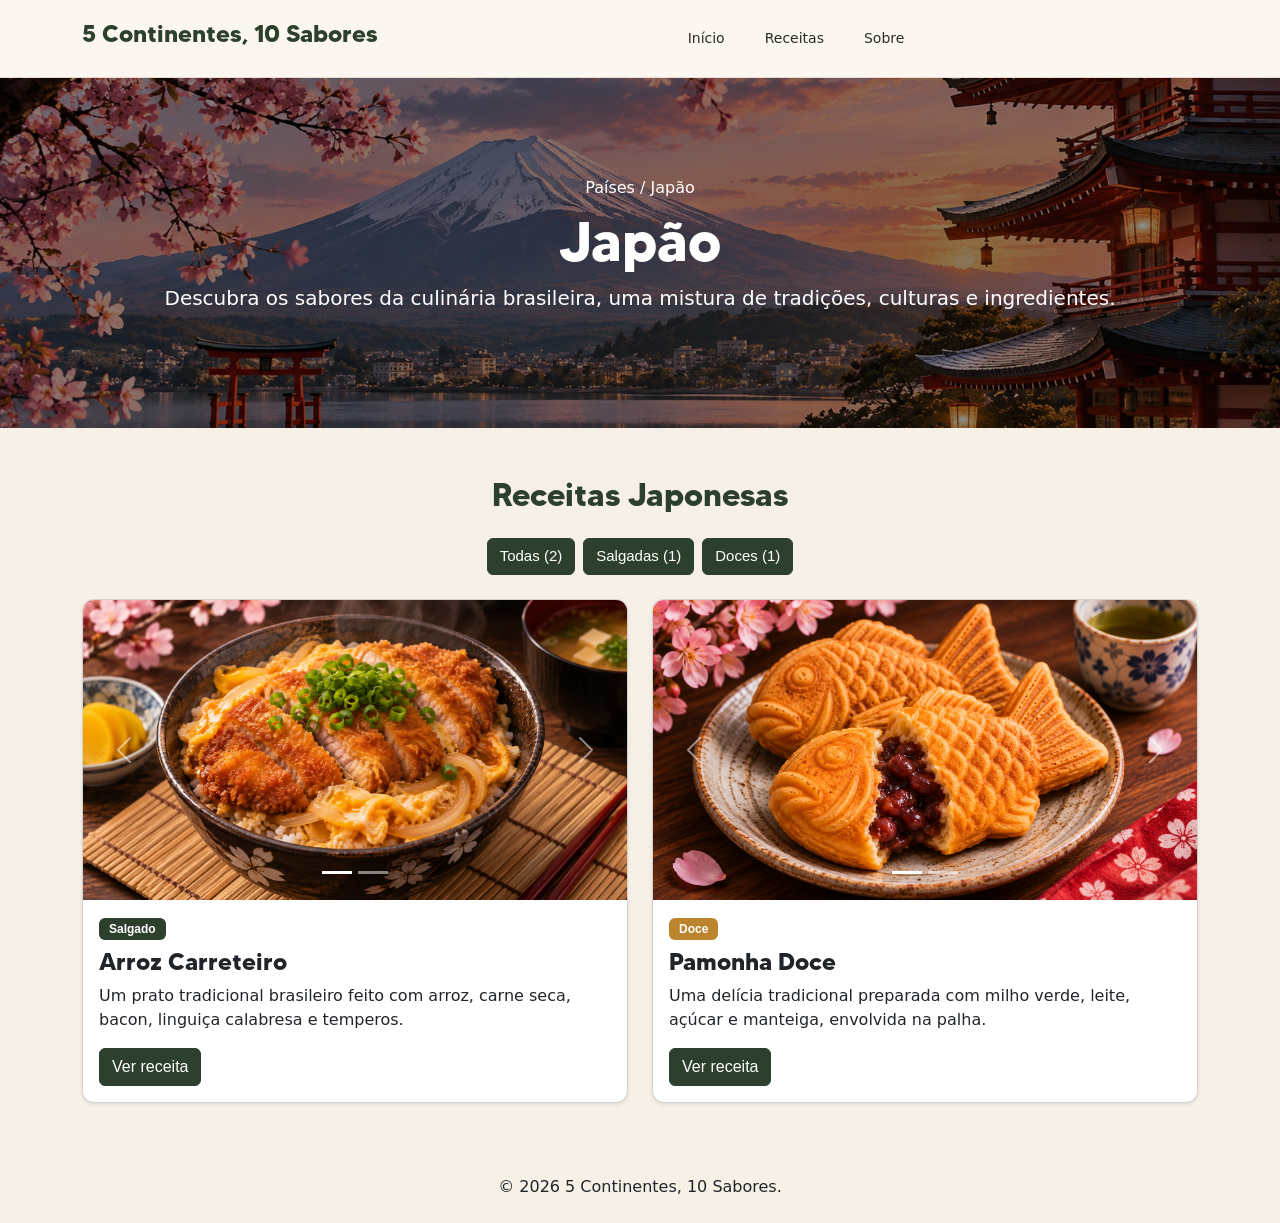
==== index2.html @ dac4d649 "Atualizando projeto" ====
<!DOCTYPE html>
<html lang="pt-BR">

<head>
    <meta charset="UTF-8">
    <meta name="viewport" content="width=device-width, initial-scale=1.0">

    <title>5 Continentes, 10 Sabores</title>

    <!-- Bootstrap 5 -->
    <link href="https://cdn.jsdelivr.net/npm/bootstrap@5.3.3/dist/css/bootstrap.min.css" rel="stylesheet">

    <!-- CSS do projeto -->
    <link rel="stylesheet" href="style2.css">
</head>

<body>


    <!-- CABEÇALHO -->
    <header>
        <nav class="navbar navbar-expand-lg menu-principal">
            <div class="container">

                <!-- LOGO -->
                <a class="navbar-brand marca" href="index.html">
                    <h4 class="marca-titulo" style="font-family: 'Tommy';">5 Continentes, 10 Sabores</h4>
                </a>

                <!-- MENU MOBILE -->
                <button class="navbar-toggler" type="button" data-bs-toggle="collapse" data-bs-target="#menuPrincipal"
                    aria-controls="menuPrincipal" aria-expanded="false" aria-label="Abrir menu">

                    <span class="navbar-toggler-icon"></span>
                </button>

                <!-- LINKS -->
                <div class="collapse navbar-collapse" id="menuPrincipal">

                    <ul class="navbar-nav mx-auto gap-lg-4">
                        <li class="nav-item">
                            <a class="nav-link active" href="index.html">
                                Início
                            </a>
                        </li>
                        <li class="nav-item">
                            <a class="nav-link" href="index2.html">
                                Receitas
                            </a>
                        </li>
                        <li class="nav-item">
                            <a class="nav-link" href="#sobre">
                                Sobre
                            </a>
                        </li>
                    </ul>
                </div>
            </div>
        </nav>
    </header>

    <main id="inicio">

        <!-- APRESENTAÇÃO DO BRASIL -->
        <section id="paises" class="secao-brasil py-5">
            <div class="container text-center">

                <p class="mb-2">Países / Japão</p>

                <h1 class="display-4 fw-bold" style="font-family: 'Tommy';">Japão</h1>

                <p class="lead">
                    Descubra os sabores da culinária brasileira,
                    uma mistura de tradições, culturas e ingredientes.
                </p>

            </div>
        </section>

        <!-- LISTA DE RECEITAS -->
        <section id="brasil" class="py-5">
            <div class="container">

                <h2 class="text-center mb-4 titulo-receitas">
                    Receitas Japonesas
                </h2>

                <!-- FILTROS -->
                <div class="d-flex justify-content-center gap-2 mb-4 flex-wrap">
                    <button class="btn btn-success filtro" data-filtro="todos">
                        Todas (2)
                    </button>

                    <button class="btn btn-outline-success filtro" data-filtro="salgado">
                        Salgadas (1)
                    </button>

                    <button class="btn btn-outline-success filtro" data-filtro="doce">
                        Doces (1)
                    </button>
                </div>

                <div class="row g-4">

                    <!-- ARROZ CARRETEIRO -->
                    <div class="col-12 col-md-6 receita-card" data-tipo="salgado">
                        <article class="card shadow-sm">

                            <!-- CARROSSEL ARROZ CARRETEIRO -->
                            <div id="carouselArroz" class="carousel slide" data-bs-ride="false">

                                <div class="carousel-indicators">
                                    <button type="button" data-bs-target="#carouselArroz" data-bs-slide-to="0"
                                        class="active" aria-current="true" aria-label="Foto 1"></button>

                                    <button type="button" data-bs-target="#carouselArroz" data-bs-slide-to="1"
                                        aria-label="Foto 2"></button>
                                </div>

                                <div class="carousel-inner">

                                    <div class="carousel-item active">
                                        <img src="img/comidas/katsudon1.png" class="d-block w-100"
                                            alt="Primeira foto do Arroz Carreteiro">
                                    </div>

                                    <div class="carousel-item">
                                        <img src="img/comidas/katsudon2.png" class="d-block w-100"
                                            alt="Segunda foto do Arroz Carreteiro">
                                    </div>

                                </div>

                                <button class="carousel-control-prev" type="button" data-bs-target="#carouselArroz"
                                    data-bs-slide="prev">
                                    <span class="carousel-control-prev-icon" aria-hidden="true"></span>
                                    <span class="visually-hidden">Anterior</span>
                                </button>

                                <button class="carousel-control-next" type="button" data-bs-target="#carouselArroz"
                                    data-bs-slide="next">
                                    <span class="carousel-control-next-icon" aria-hidden="true"></span>
                                    <span class="visually-hidden">Próxima</span>
                                </button>

                            </div>

                            <div class="card-body">
                                <span class="badge badge-tipo mb-2">
                                    Salgado
                                </span>

                                <h3 class="card-title h4" style="font-family: 'Tommy';">
                                    Arroz Carreteiro
                                </h3>

                                <p class="card-text">
                                    Um prato tradicional brasileiro feito
                                    com arroz, carne seca, bacon,
                                    linguiça calabresa e temperos.
                                </p>

                                <button class="btn btn-receita" type="button" data-bs-toggle="collapse"
                                    data-bs-target="#detalhesArroz" aria-expanded="false" aria-controls="detalhesArroz">
                                    Ver receita
                                </button>

                                <!-- DETALHES DO ARROZ CARRETEIRO -->
                                <div class="collapse" id="detalhesArroz">

                                    <hr>

                                    <h4 class="mb-3" style="font-family: 'Tommy';">Ingredientes</h4>

                                    <div class="ingredientes">

                                        <div class="form-check">
                                            <input class="form-check-input" type="checkbox" id="arroz-ing1">
                                            <label class="form-check-label" for="arroz-ing1">
                                                400g de carne seca dessalgada e cozida
                                            </label>
                                        </div>

                                        <div class="form-check">
                                            <input class="form-check-input" type="checkbox" id="arroz-ing2">
                                            <label class="form-check-label" for="arroz-ing2">
                                                150g de bacon picado
                                            </label>
                                        </div>

                                        <div class="form-check">
                                            <input class="form-check-input" type="checkbox" id="arroz-ing3">
                                            <label class="form-check-label" for="arroz-ing3">
                                                1 linguiça calabresa picada
                                            </label>
                                        </div>

                                        <div class="form-check">
                                            <input class="form-check-input" type="checkbox" id="arroz-ing4">
                                            <label class="form-check-label" for="arroz-ing4">
                                                2 xícaras de arroz branco cru
                                            </label>
                                        </div>

                                        <div class="form-check">
                                            <input class="form-check-input" type="checkbox" id="arroz-ing5">
                                            <label class="form-check-label" for="arroz-ing5">
                                                1 cebola grande picada
                                            </label>
                                        </div>

                                        <div class="form-check">
                                            <input class="form-check-input" type="checkbox" id="arroz-ing6">
                                            <label class="form-check-label" for="arroz-ing6">
                                                3 dentes de alho picados
                                            </label>
                                        </div>

                                        <div class="form-check">
                                            <input class="form-check-input" type="checkbox" id="arroz-ing7">
                                            <label class="form-check-label" for="arroz-ing7">
                                                2 tomates picados sem sementes
                                            </label>
                                        </div>

                                        <div class="form-check">
                                            <input class="form-check-input" type="checkbox" id="arroz-ing8">
                                            <label class="form-check-label" for="arroz-ing8">
                                                1/2 pimentão amarelo ou vermelho (opcional)
                                            </label>
                                        </div>

                                        <div class="form-check">
                                            <input class="form-check-input" type="checkbox" id="arroz-ing9">
                                            <label class="form-check-label" for="arroz-ing9">
                                                Cerca de 4 xícaras de água quente
                                            </label>
                                        </div>

                                        <div class="form-check">
                                            <input class="form-check-input" type="checkbox" id="arroz-ing10">
                                            <label class="form-check-label" for="arroz-ing10">
                                                Cheiro-verde a gosto
                                            </label>
                                        </div>

                                        <div class="form-check">
                                            <input class="form-check-input" type="checkbox" id="arroz-ing11">
                                            <label class="form-check-label" for="arroz-ing11">
                                                1 colher de sopa de azeite ou óleo
                                            </label>
                                        </div>

                                        <div class="form-check">
                                            <input class="form-check-input" type="checkbox" id="arroz-ing12">
                                            <label class="form-check-label" for="arroz-ing12">
                                                Sal e pimenta-do-reino a gosto
                                            </label>
                                        </div>

                                    </div>

                                    <hr>

                                    <h4 class="mb-3" style="font-family: 'Tommy';">Modo de preparo</h4>

                                    <ol class="modo-preparo">
                                        <li>
                                            Dessalgue a carne seca, cozinhe até ficar macia
                                            e corte em cubos ou desfie.
                                        </li>
                                        <li>
                                            Em uma panela grande, aqueça o azeite e frite
                                            o bacon até dourar.
                                        </li>
                                        <li>
                                            Acrescente a linguiça calabresa e deixe dourar.
                                        </li>
                                        <li>
                                            Adicione a cebola, o alho, os tomates e o
                                            pimentão. Refogue bem.
                                        </li>
                                        <li>
                                            Coloque a carne seca e misture com os temperos.
                                        </li>
                                        <li>
                                            Acrescente o arroz cru e refogue por alguns minutos.
                                        </li>
                                        <li>
                                            Adicione a água quente e ajuste o sal e a pimenta.
                                        </li>
                                        <li>
                                            Cozinhe em fogo baixo até o arroz ficar macio
                                            e a água secar.
                                        </li>
                                        <li>
                                            Finalize com cheiro-verde e sirva quente.
                                        </li>
                                    </ol>

                                </div>
                            </div>

                        </article>
                    </div>

                    <!-- PAMONHA DOCE -->
                    <div class="col-12 col-md-6 receita-card" data-tipo="doce">
                        <article class="card shadow-sm">

                            <!-- CARROSSEL PAMONHA DOCE -->
                            <div id="carouselPamonha" class="carousel slide" data-bs-ride="false">

                                <div class="carousel-indicators">
                                    <button type="button" data-bs-target="#carouselPamonha" data-bs-slide-to="0"
                                        class="active" aria-current="true" aria-label="Foto 1"></button>

                                    <button type="button" data-bs-target="#carouselPamonha" data-bs-slide-to="1"
                                        aria-label="Foto 2"></button>
                                </div>

                                <div class="carousel-inner">

                                    <div class="carousel-item active">
                                        <img src="img/comidas/Taiyaki1.png" class="d-block w-100"
                                            alt="Primeira foto da Pamonha Doce">
                                    </div>

                                    <div class="carousel-item">
                                        <img src="img/comidas/Taiyaki2.png" class="d-block w-100"
                                            alt="Segunda foto da Pamonha Doce">
                                    </div>

                                </div>

                                <button class="carousel-control-prev" type="button" data-bs-target="#carouselPamonha"
                                    data-bs-slide="prev">
                                    <span class="carousel-control-prev-icon" aria-hidden="true"></span>
                                    <span class="visually-hidden">Anterior</span>
                                </button>

                                <button class="carousel-control-next" type="button" data-bs-target="#carouselPamonha"
                                    data-bs-slide="next">
                                    <span class="carousel-control-next-icon" aria-hidden="true"></span>
                                    <span class="visually-hidden">Próxima</span>
                                </button>

                            </div>

                            <div class="card-body">
                                <span class="badge badge-tipo badge-tipo-doce mb-2">
                                    Doce
                                </span>

                                <h3 class="card-title h4" style="font-family: 'Tommy';">
                                    Pamonha Doce
                                </h3>

                                <p class="card-text">
                                    Uma delícia tradicional preparada
                                    com milho verde, leite, açúcar
                                    e manteiga, envolvida na palha.
                                </p>

                                <button class="btn btn-receita-doce" type="button" data-bs-toggle="collapse"
                                    data-bs-target="#detalhesPamonha" aria-expanded="false"
                                    aria-controls="detalhesPamonha">
                                    Ver receita
                                </button>

                                <!-- DETALHES DA PAMONHA DOCE -->
                                <div class="collapse" id="detalhesPamonha">

                                    <hr>

                                    <h4 class="mb-3" style="font-family: 'Tommy';">Ingredientes</h4>

                                    <div class="ingredientes">

                                        <div class="form-check">
                                            <input class="form-check-input" type="checkbox" id="pamonha-ing1">
                                            <label class="form-check-label" for="pamonha-ing1">
                                                6 espigas grandes de milho verde com palhas
                                            </label>
                                        </div>

                                        <div class="form-check">
                                            <input class="form-check-input" type="checkbox" id="pamonha-ing2">
                                            <label class="form-check-label" for="pamonha-ing2">
                                                1/2 xícara de leite ou leite de coco
                                            </label>
                                        </div>

                                        <div class="form-check">
                                            <input class="form-check-input" type="checkbox" id="pamonha-ing3">
                                            <label class="form-check-label" for="pamonha-ing3">
                                                1 xícara de açúcar
                                            </label>
                                        </div>

                                        <div class="form-check">
                                            <input class="form-check-input" type="checkbox" id="pamonha-ing4">
                                            <label class="form-check-label" for="pamonha-ing4">
                                                1 colher de sopa de manteiga derretida
                                            </label>
                                        </div>

                                        <div class="form-check">
                                            <input class="form-check-input" type="checkbox" id="pamonha-ing5">
                                            <label class="form-check-label" for="pamonha-ing5">
                                                1 pitada de sal
                                            </label>
                                        </div>

                                        <div class="form-check">
                                            <input class="form-check-input" type="checkbox" id="pamonha-ing6">
                                            <label class="form-check-label" for="pamonha-ing6">
                                                Queijo minas ou meia cura (opcional)
                                            </label>
                                        </div>

                                    </div>

                                    <hr>

                                    <h4 class="mb-3" style="font-family: 'Tommy';">Modo de preparo</h4>

                                    <ol class="modo-preparo">
                                        <li>
                                            Retire cuidadosamente as palhas das espigas
                                            e reserve as maiores para embrulhar as pamonhas.
                                        </li>
                                        <li>
                                            Limpe as espigas e retire os grãos de milho
                                            utilizando uma faca.
                                        </li>
                                        <li>
                                            Bata o milho no liquidificador com o leite
                                            até obter uma mistura cremosa.
                                        </li>
                                        <li>
                                            Acrescente o açúcar, a manteiga derretida
                                            e uma pitada de sal. Misture bem.
                                        </li>
                                        <li>
                                            Dobre as palhas formando pequenos envelopes
                                            e coloque a mistura dentro.
                                        </li>
                                        <li>
                                            Se desejar, acrescente tiras de queijo
                                            antes de fechar as pamonhas.
                                        </li>
                                        <li>
                                            Feche bem as palhas e amarre com tiras
                                            de palha ou barbante culinário.
                                        </li>
                                        <li>
                                            Coloque as pamonhas em uma panela grande
                                            com água fervente e cozinhe por aproximadamente
                                            40 a 60 minutos, até ficarem firmes.
                                        </li>
                                        <li>
                                            Retire da água, deixe amornar e sirva.
                                        </li>
                                    </ol>

                                </div>
                            </div>

                        </article>
                    </div>

                </div>
            </div>
        </section>



    </main>

    <footer class="text-center py-4">
        <p class="mb-0">
            &copy; 2026 5 Continentes, 10 Sabores.
        </p>
    </footer>

    <!-- Bootstrap JavaScript -->
    <script src="https://cdn.jsdelivr.net/npm/bootstrap@5.3.3/dist/js/bootstrap.bundle.min.js"></script>

    <!-- JavaScript do projeto -->
    <script src="script.js"></script>

</body>

</html>
---- style2.css ----
@font-face {
    font-family: 'Tommy';
    src: url('./MADE TOMMY Bold_PERSONAL USE.otf') format('opentype');
    font-weight: 700;
    font-style: normal;
}

@import url('https://fonts.googleapis.com/css2?family=Outfit:wght@300;400;500;600;700;800&display=swap');

:root {
    --fundo: #f7f0e6;
    --cartao: #fbf7f0;
    --texto: #25221e;
    --texto-secundario: #655d53;
    --verde: #304b32;
    --vermelho: #a53d2c;
    --dourado: #bc852d;
    --marrom: #784426;
    --verde-escuro: #2d402e;
}

/*Navbar*/
.menu-principal {
    background-color: #fbf7f0;
    border-bottom: 1px solid #e6dcd0;
    padding: 15px 0;
}

.marca {
    font-family: 'Playfair Display', serif;
    font-size: 24px;
    font-weight: 700;
    color: #2d402e;
}

.marca:hover {
    color: var(--dourado);
}

.nav-link {
    font-size: 14px;
    color: #302b25;
}

.nav-link:hover {
    color: var(--verde);
}

.nav-link.active {
    font-weight: 700;
    border-bottom: 2px solid var(--verde);
}

.icones-menu a {
    color: #28231e;
    font-size: 20px;
    text-decoration: none;
}

.icones-menu a:hover {
    color: var(--verde);
}

.secao-brasil {
    background-image:
        linear-gradient(rgba(0, 0, 0, 0.45), rgba(0, 0, 0, 0.45)),
        url("img/banner/Pôr\ do\ Sol\ no\ Monte\ Fuji.png");

    background-size: cover;
    background-position: center;
    background-repeat: no-repeat;

    min-height: 350px;
    display: flex;
    align-items: center;
    justify-content: center;

    color: white;
}

body {
    background-color: #f7f0e6;
}

.titulo-receitas {
    color: #2d402e;
    font-family: 'Tommy';
}

.filtro {
    background-color: var(--verde-escuro);
    color: #ffffff;
    border: 1px solid var(--verde-escuro);
    font-family: 'Nunito Sans', sans-serif;
    font-weight: 500;
    font-size: 15px;
}

.filtro:hover {
    background-color: #244B38;
    color: white;
    border-color: #244B38;
}

/* Imagens dos carrosséis */
.receita-card .carousel-item img {
    width: 100%;
    height: 300px;
    object-fit: cover;
}

/* Arredondamento dos cards */
.receita-card .card {
    border-radius: 12px;
    overflow: hidden;
}

/* Efeito ao passar o mouse */
.receita-card .card {
    transition: transform 0.3s ease,
        box-shadow 0.3s ease;
}

.receita-card .card:hover {
    transform: translateY(-5px);
    box-shadow: 0 8px 20px rgba(0, 0, 0, 0.12);
    
}

.btn-receita {
    background-color: var(--verde-escuro);
    color: #FFFFFF;
    border: 1px solid var(--verde-escuro);

    font-family: 'Outfit', sans-serif;
    font-weight: 500;

    transition: all 0.3s ease;
}

.btn-receita:hover {
    background-color: transparent;
    color: #888888;
    border-color: transparent;
}

.badge-tipo {
    background-color: var(--verde-escuro);
    color: #FFFFFF;

    font-family: 'Outfit', sans-serif;
    font-weight: 600;
    font-size: 12px;

    padding: 5px 10px;
    border-radius: 6px;
}

.btn-receita-doce {
    background-color: var(--verde-escuro);
    color: #FFFFFF;
    border: 1px solid var(--verde-escuro);

    font-family: 'Outfit', sans-serif;
    font-weight: 500;

    transition: all 0.3s ease;
}


.btn-receita-doce:hover {
    background-color: transparent;
    color: #888888;
    border-color: transparent;
}

.badge-tipo-doce {
    background-color: var(--dourado);
    color: #FFFFFF;

    font-family: 'Outfit', sans-serif;
    font-weight: 600;
    font-size: 12px;

    padding: 5px 10px;
    border-radius: 6px;
}

/* Ajuste para celulares */
@media (max-width: 767px) {
    .receita-card .carousel-item img {
        height: 230px;
    }
}

/* Ingredientes */
.ingredientes {
    display: flex;
    flex-direction: column;
    gap: 12px;
}

.ingredientes .form-check-input {
    cursor: pointer;
    border-color: #9a9a9a;
}

.ingredientes .form-check-input:checked {
    background-color: #285943;
    border-color: #285943;
}

.ingredientes .form-check-input:checked+.form-check-label {
    text-decoration: line-through;
    color: #888;
}

/* Modo de preparo */
.modo-preparo {
    padding-left: 25px;
}

.modo-preparo li {
    padding-left: 5px;
    margin-bottom: 15px;
    line-height: 1.7;
}

/* Títulos dos detalhes */
.receita-card h4 {
    font-size: 1.2rem;
    font-weight: 700;
    color: #285943;
}

/* Centralizar Início e Receitas na barra superior */
@media (min-width: 992px) {

    .menu-centralizado {
        position: relative;
        display: flex;
        align-items: center;
    }

    .menu-centralizado .navbar-collapse {
        position: absolute;
        left: 50%;
        transform: translateX(-50%);
        width: auto;
        flex-grow: 0;
    }

    .menu-centralizado .navbar-nav {
        display: flex;
        flex-direction: row;
        gap: 25px;
    }

}
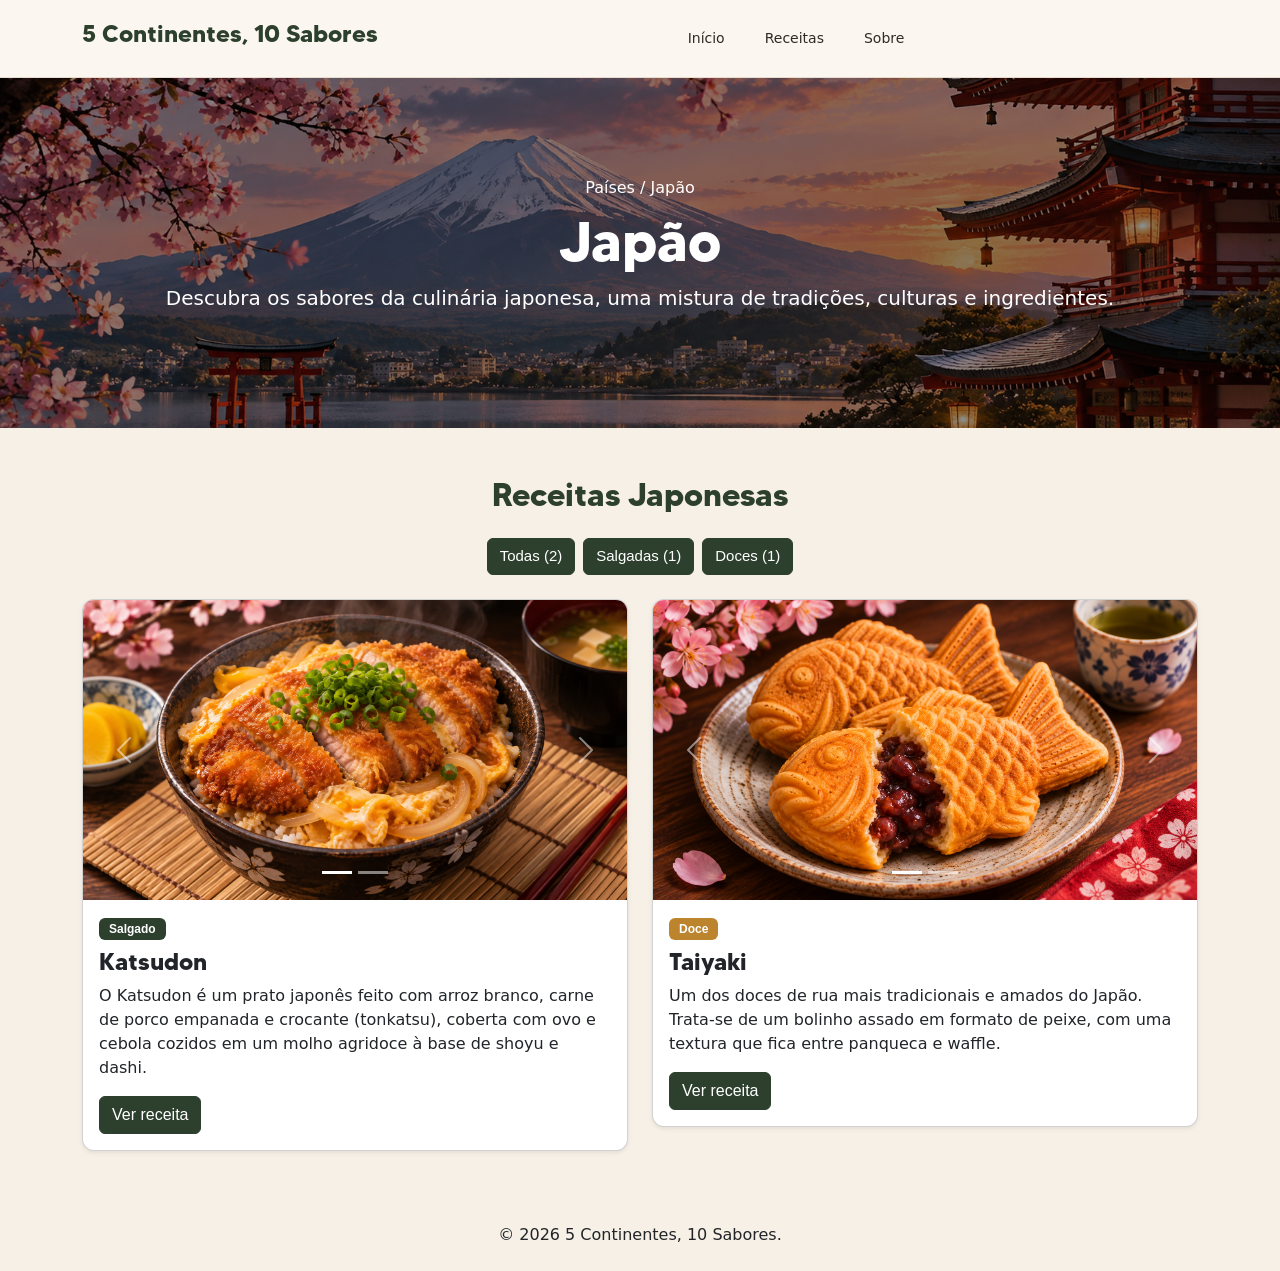
==== commit a69efaa1: "Atualização das paginas Brasil, Japao e Australia" ====
--- a/index2.html
+++ b/index2.html
@@ -61,7 +61,7 @@
 
     <main id="inicio">
 
-        <!-- APRESENTAÇÃO DO BRASIL -->
+        <!-- APRESENTAÇÃO DO JAPÃO -->
         <section id="paises" class="secao-brasil py-5">
             <div class="container text-center">
 
@@ -70,7 +70,7 @@
                 <h1 class="display-4 fw-bold" style="font-family: 'Tommy';">Japão</h1>
 
                 <p class="lead">
-                    Descubra os sabores da culinária brasileira,
+                    Descubra os sabores da culinária japonesa,
                     uma mistura de tradições, culturas e ingredientes.
                 </p>
 
@@ -102,18 +102,18 @@
 
                 <div class="row g-4">
 
-                    <!-- ARROZ CARRETEIRO -->
+                    <!-- KATSUDON -->
                     <div class="col-12 col-md-6 receita-card" data-tipo="salgado">
                         <article class="card shadow-sm">
 
-                            <!-- CARROSSEL ARROZ CARRETEIRO -->
-                            <div id="carouselArroz" class="carousel slide" data-bs-ride="false">
+                            <!-- CARROSSEL KATSUDON -->
+                            <div id="carouselKatsudon" class="carousel slide" data-bs-ride="false">
 
                                 <div class="carousel-indicators">
-                                    <button type="button" data-bs-target="#carouselArroz" data-bs-slide-to="0"
+                                    <button type="button" data-bs-target="#carouselKatsudon" data-bs-slide-to="0"
                                         class="active" aria-current="true" aria-label="Foto 1"></button>
 
-                                    <button type="button" data-bs-target="#carouselArroz" data-bs-slide-to="1"
+                                    <button type="button" data-bs-target="#carouselKatsudon" data-bs-slide-to="1"
                                         aria-label="Foto 2"></button>
                                 </div>
 
@@ -121,23 +121,23 @@
 
                                     <div class="carousel-item active">
                                         <img src="img/comidas/katsudon1.png" class="d-block w-100"
-                                            alt="Primeira foto do Arroz Carreteiro">
+                                            alt="Primeira foto do Katsudon">
                                     </div>
 
                                     <div class="carousel-item">
                                         <img src="img/comidas/katsudon2.png" class="d-block w-100"
-                                            alt="Segunda foto do Arroz Carreteiro">
+                                            alt="Segunda foto do Katsudon">
                                     </div>
 
                                 </div>
 
-                                <button class="carousel-control-prev" type="button" data-bs-target="#carouselArroz"
+                                <button class="carousel-control-prev" type="button" data-bs-target="#carouselKatsudon"
                                     data-bs-slide="prev">
                                     <span class="carousel-control-prev-icon" aria-hidden="true"></span>
                                     <span class="visually-hidden">Anterior</span>
                                 </button>
 
-                                <button class="carousel-control-next" type="button" data-bs-target="#carouselArroz"
+                                <button class="carousel-control-next" type="button" data-bs-target="#carouselKatsudon"
                                     data-bs-slide="next">
                                     <span class="carousel-control-next-icon" aria-hidden="true"></span>
                                     <span class="visually-hidden">Próxima</span>
@@ -151,22 +151,23 @@
                                 </span>
 
                                 <h3 class="card-title h4" style="font-family: 'Tommy';">
-                                    Arroz Carreteiro
+                                    Katsudon
                                 </h3>
 
                                 <p class="card-text">
-                                    Um prato tradicional brasileiro feito
-                                    com arroz, carne seca, bacon,
-                                    linguiça calabresa e temperos.
+                                    O Katsudon é um prato japonês feito com arroz branco, 
+                                    carne de porco empanada e crocante (tonkatsu), 
+                                    coberta com ovo e cebola cozidos em um molho agridoce 
+                                    à base de shoyu e dashi.
                                 </p>
 
                                 <button class="btn btn-receita" type="button" data-bs-toggle="collapse"
-                                    data-bs-target="#detalhesArroz" aria-expanded="false" aria-controls="detalhesArroz">
+                                    data-bs-target="#detalhesKatsudon" aria-expanded="false" aria-controls="detalhesKatsudon">
                                     Ver receita
                                 </button>
 
-                                <!-- DETALHES DO ARROZ CARRETEIRO -->
-                                <div class="collapse" id="detalhesArroz">
+                                <!-- DETALHES DO KATSUDON -->
+                                <div class="collapse" id="detalhesKatsudon">
 
                                     <hr>
 
@@ -177,84 +178,99 @@
                                         <div class="form-check">
                                             <input class="form-check-input" type="checkbox" id="arroz-ing1">
                                             <label class="form-check-label" for="arroz-ing1">
-                                                400g de carne seca dessalgada e cozida
+                                                2 bifes de lombo ou bisteca suína sem osso
                                             </label>
                                         </div>
 
                                         <div class="form-check">
                                             <input class="form-check-input" type="checkbox" id="arroz-ing2">
                                             <label class="form-check-label" for="arroz-ing2">
-                                                150g de bacon picado
+                                                Sal e pimenta-do-reino a gosto
                                             </label>
                                         </div>
 
                                         <div class="form-check">
                                             <input class="form-check-input" type="checkbox" id="arroz-ing3">
                                             <label class="form-check-label" for="arroz-ing3">
-                                                1 linguiça calabresa picada
+                                                1 ovo batido
                                             </label>
                                         </div>
 
                                         <div class="form-check">
                                             <input class="form-check-input" type="checkbox" id="arroz-ing4">
                                             <label class="form-check-label" for="arroz-ing4">
-                                                2 xícaras de arroz branco cru
+                                                Farinha de trigo para empanar
                                             </label>
                                         </div>
 
                                         <div class="form-check">
                                             <input class="form-check-input" type="checkbox" id="arroz-ing5">
                                             <label class="form-check-label" for="arroz-ing5">
-                                                1 cebola grande picada
+                                                Farinha de rosca ou panko
                                             </label>
                                         </div>
 
                                         <div class="form-check">
                                             <input class="form-check-input" type="checkbox" id="arroz-ing6">
                                             <label class="form-check-label" for="arroz-ing6">
-                                                3 dentes de alho picados
+                                                Óleo para fritar
+                                                Para o molho e a montagem
                                             </label>
                                         </div>
 
                                         <div class="form-check">
                                             <input class="form-check-input" type="checkbox" id="arroz-ing7">
                                             <label class="form-check-label" for="arroz-ing7">
-                                                2 tomates picados sem sementes
+                                                2 porções de arroz japonês ou arroz branco cozido
                                             </label>
                                         </div>
 
                                         <div class="form-check">
                                             <input class="form-check-input" type="checkbox" id="arroz-ing8">
                                             <label class="form-check-label" for="arroz-ing8">
-                                                1/2 pimentão amarelo ou vermelho (opcional)
+                                                1 cebola pequena fatiada
                                             </label>
                                         </div>
 
                                         <div class="form-check">
                                             <input class="form-check-input" type="checkbox" id="arroz-ing9">
                                             <label class="form-check-label" for="arroz-ing9">
-                                                Cerca de 4 xícaras de água quente
+                                                2 ovos
                                             </label>
                                         </div>
 
                                         <div class="form-check">
                                             <input class="form-check-input" type="checkbox" id="arroz-ing10">
                                             <label class="form-check-label" for="arroz-ing10">
-                                                Cheiro-verde a gosto
+                                                4 colheres (sopa) de água
                                             </label>
                                         </div>
 
                                         <div class="form-check">
                                             <input class="form-check-input" type="checkbox" id="arroz-ing11">
                                             <label class="form-check-label" for="arroz-ing11">
-                                                1 colher de sopa de azeite ou óleo
+                                                2 colheres (sopa) de shoyu
                                             </label>
                                         </div>
 
                                         <div class="form-check">
                                             <input class="form-check-input" type="checkbox" id="arroz-ing12">
                                             <label class="form-check-label" for="arroz-ing12">
-                                                Sal e pimenta-do-reino a gosto
+                                                1 colher (sopa) de mirin (opcional)
+                                            </label>
+                                        </div>
+
+                                    <div class="form-check">
+                                            <input class="form-check-input" type="checkbox" id="arroz-ing12">
+                                            <label class="form-check-label" for="arroz-ing12">
+                                                1 colher (chá) de açúcar
+                                            </label>
+                                        </div>
+                                    
+                                     <div class="form-check">
+                                            <input class="form-check-input" type="checkbox" id="arroz-ing12">
+                                            <label class="form-check-label" for="arroz-ing12">
+                                                1/2 colher (chá) de hondashi (opcional)
                                             </label>
                                         </div>
 
@@ -266,36 +282,42 @@
 
                                     <ol class="modo-preparo">
                                         <li>
-                                            Dessalgue a carne seca, cozinhe até ficar macia
-                                            e corte em cubos ou desfie.
-                                        </li>
-                                        <li>
-                                            Em uma panela grande, aqueça o azeite e frite
-                                            o bacon até dourar.
-                                        </li>
-                                        <li>
-                                            Acrescente a linguiça calabresa e deixe dourar.
-                                        </li>
-                                        <li>
-                                            Adicione a cebola, o alho, os tomates e o
-                                            pimentão. Refogue bem.
-                                        </li>
-                                        <li>
-                                            Coloque a carne seca e misture com os temperos.
-                                        </li>
-                                        <li>
-                                            Acrescente o arroz cru e refogue por alguns minutos.
-                                        </li>
-                                        <li>
-                                            Adicione a água quente e ajuste o sal e a pimenta.
-                                        </li>
-                                        <li>
-                                            Cozinhe em fogo baixo até o arroz ficar macio
-                                            e a água secar.
-                                        </li>
-                                        <li>
-                                            Finalize com cheiro-verde e sirva quente.
-                                        </li>
+                                            Lave o arroz japonês até a água ficar menos turva.
+                                        </li>
+                                        <li>
+                                            Cozinhe conforme as instruções da embalagem.
+                                        </li>
+                                        <li>
+                                            Reserve o arroz ainda quente.
+                                        </li>
+                                        <li>
+                                            Preparar a carne empanada
+                                        </li>
+                                        <li>
+                                            Bata levemente os ovos em uma tigela.
+                                        </li>
+                                        <li>
+                                            Coloque as tiras de tonkatsu sobre a cebola e o molho.
+                                        </li>
+                                        <li>
+                                            Despeje os ovos por cima da carne.
+                                        </li>
+                                        <li>
+                                            Tampe a frigideira e cozinhe em fogo baixo até os ovos atingirem uma consistência cremosa, mas completamente cozida.
+                                        </li>
+                                        <li>
+                                            Coloque o arroz quente em uma tigela funda.
+                                        </li>
+                                        <li>
+                                            Transfira cuidadosamente a carne, os ovos e a cebola por cima.
+                                        </li>
+                                        <li>
+                                            Regue com um pouco do molho da frigideira.
+                                        </li>  
+                                        <li>
+                                            Finalize com cebolinha picada, se desejar.
+                                        </li>
+                                    
                                     </ol>
 
                                 </div>
@@ -304,18 +326,18 @@
                         </article>
                     </div>
 
-                    <!-- PAMONHA DOCE -->
+                     <!-- TAIYAKI -->
                     <div class="col-12 col-md-6 receita-card" data-tipo="doce">
                         <article class="card shadow-sm">
 
-                            <!-- CARROSSEL PAMONHA DOCE -->
-                            <div id="carouselPamonha" class="carousel slide" data-bs-ride="false">
+                            <!-- CARROSSEL TAIYAKI -->
+                            <div id="carouselTaiyaki" class="carousel slide" data-bs-ride="false">
 
                                 <div class="carousel-indicators">
-                                    <button type="button" data-bs-target="#carouselPamonha" data-bs-slide-to="0"
+                                    <button type="button" data-bs-target="#carouselTaiyaki" data-bs-slide-to="0"
                                         class="active" aria-current="true" aria-label="Foto 1"></button>
 
-                                    <button type="button" data-bs-target="#carouselPamonha" data-bs-slide-to="1"
+                                    <button type="button" data-bs-target="#carouselTaiyaki" data-bs-slide-to="1"
                                         aria-label="Foto 2"></button>
                                 </div>
 
@@ -323,23 +345,23 @@
 
                                     <div class="carousel-item active">
                                         <img src="img/comidas/Taiyaki1.png" class="d-block w-100"
-                                            alt="Primeira foto da Pamonha Doce">
+                                            alt="Primeira foto do Taiyaki">
                                     </div>
 
                                     <div class="carousel-item">
                                         <img src="img/comidas/Taiyaki2.png" class="d-block w-100"
-                                            alt="Segunda foto da Pamonha Doce">
+                                            alt="Segunda foto do Taiyaki">
                                     </div>
 
                                 </div>
 
-                                <button class="carousel-control-prev" type="button" data-bs-target="#carouselPamonha"
+                                <button class="carousel-control-prev" type="button" data-bs-target="#carouselTaiyaki"
                                     data-bs-slide="prev">
                                     <span class="carousel-control-prev-icon" aria-hidden="true"></span>
                                     <span class="visually-hidden">Anterior</span>
                                 </button>
 
-                                <button class="carousel-control-next" type="button" data-bs-target="#carouselPamonha"
+                                <button class="carousel-control-next" type="button" data-bs-target="#carouselTaiyaki"
                                     data-bs-slide="next">
                                     <span class="carousel-control-next-icon" aria-hidden="true"></span>
                                     <span class="visually-hidden">Próxima</span>
@@ -353,23 +375,23 @@
                                 </span>
 
                                 <h3 class="card-title h4" style="font-family: 'Tommy';">
-                                    Pamonha Doce
+                                    Taiyaki
                                 </h3>
 
                                 <p class="card-text">
-                                    Uma delícia tradicional preparada
-                                    com milho verde, leite, açúcar
-                                    e manteiga, envolvida na palha.
+                                    Um dos doces de rua mais tradicionais e amados do Japão.
+                                    Trata-se de um bolinho assado em formato de peixe,
+                                    com uma textura que fica entre panqueca e waffle.
                                 </p>
 
                                 <button class="btn btn-receita-doce" type="button" data-bs-toggle="collapse"
-                                    data-bs-target="#detalhesPamonha" aria-expanded="false"
-                                    aria-controls="detalhesPamonha">
+                                    data-bs-target="#detalhesTaiyaki" aria-expanded="false"
+                                    aria-controls="detalhesTaiyaki">
                                     Ver receita
                                 </button>
 
-                                <!-- DETALHES DA PAMONHA DOCE -->
-                                <div class="collapse" id="detalhesPamonha">
+                                <!-- DETALHES DA TAIYAKI -->
+                                <div class="collapse" id="detalhesTaiyaki">
 
                                     <hr>
 
@@ -378,47 +400,55 @@
                                     <div class="ingredientes">
 
                                         <div class="form-check">
-                                            <input class="form-check-input" type="checkbox" id="pamonha-ing1">
-                                            <label class="form-check-label" for="pamonha-ing1">
-                                                6 espigas grandes de milho verde com palhas
-                                            </label>
-                                        </div>
-
-                                        <div class="form-check">
-                                            <input class="form-check-input" type="checkbox" id="pamonha-ing2">
-                                            <label class="form-check-label" for="pamonha-ing2">
-                                                1/2 xícara de leite ou leite de coco
-                                            </label>
-                                        </div>
-
-                                        <div class="form-check">
-                                            <input class="form-check-input" type="checkbox" id="pamonha-ing3">
-                                            <label class="form-check-label" for="pamonha-ing3">
-                                                1 xícara de açúcar
-                                            </label>
-                                        </div>
-
-                                        <div class="form-check">
-                                            <input class="form-check-input" type="checkbox" id="pamonha-ing4">
-                                            <label class="form-check-label" for="pamonha-ing4">
-                                                1 colher de sopa de manteiga derretida
-                                            </label>
-                                        </div>
-
-                                        <div class="form-check">
-                                            <input class="form-check-input" type="checkbox" id="pamonha-ing5">
-                                            <label class="form-check-label" for="pamonha-ing5">
-                                                1 pitada de sal
-                                            </label>
-                                        </div>
-
-                                        <div class="form-check">
-                                            <input class="form-check-input" type="checkbox" id="pamonha-ing6">
-                                            <label class="form-check-label" for="pamonha-ing6">
-                                                Queijo minas ou meia cura (opcional)
-                                            </label>
-                                        </div>
-
+                                            <input class="form-check-input" type="checkbox" id="taiyaki-ing1">
+                                            <label class="form-check-label" for="taiyaki-ing1">
+                                                1 xícara de farinha de trigo
+                                            </label>
+                                        </div>
+
+                                        <div class="form-check">
+                                            <input class="form-check-input" type="checkbox" id="taiyaki-ing2">
+                                            <label class="form-check-label" for="taiyaki-ing2">
+                                                1 colher (chá) de fermento químico
+                                            </label>
+                                        </div>
+
+                                        <div class="form-check">
+                                            <input class="form-check-input" type="checkbox" id="taiyaki-ing3">
+                                            <label class="form-check-label" for="taiyaki-ing3">
+                                                2 colheres (sopa) de açúcar
+                                            </label>
+                                        </div>
+
+                                        <div class="form-check">
+                                            <input class="form-check-input" type="checkbox" id="taiyaki-ing4">
+                                            <label class="form-check-label" for="taiyaki-ing4">
+                                                1 ovo
+                                            </label>
+                                        </div>
+
+                                        <div class="form-check">
+                                            <input class="form-check-input" type="checkbox" id="taiyaki-ing5">
+                                            <label class="form-check-label" for="taiyaki-ing5">
+                                                ¾ de xícara de leite
+                                            </label>
+                                        </div>
+
+                                        <div class="form-check">
+                                            <input class="form-check-input" type="checkbox" id="taiyaki-ing6">
+                                            <label class="form-check-label" for="taiyaki-ing6">
+                                                1 colher (sopa) de óleo
+                                            </label>
+                                        </div>
+
+                                        <div class="form-check">
+                                            <input class="form-check-input" type="checkbox" id="taiyaki-ing6">
+                                            <label class="form-check-label" for="taiyaki-ing6">
+                                                Recheio de sua preferência: chocolate, creme de baunilha, doce de leite ou anko
+                                            </label>
+                                        </div>
+                                    
+                                    
                                     </div>
 
                                     <hr>
@@ -427,41 +457,60 @@
 
                                     <ol class="modo-preparo">
                                         <li>
-                                            Retire cuidadosamente as palhas das espigas
-                                            e reserve as maiores para embrulhar as pamonhas.
-                                        </li>
-                                        <li>
-                                            Limpe as espigas e retire os grãos de milho
-                                            utilizando uma faca.
-                                        </li>
-                                        <li>
-                                            Bata o milho no liquidificador com o leite
-                                            até obter uma mistura cremosa.
-                                        </li>
-                                        <li>
-                                            Acrescente o açúcar, a manteiga derretida
-                                            e uma pitada de sal. Misture bem.
-                                        </li>
-                                        <li>
-                                            Dobre as palhas formando pequenos envelopes
-                                            e coloque a mistura dentro.
-                                        </li>
-                                        <li>
-                                            Se desejar, acrescente tiras de queijo
-                                            antes de fechar as pamonhas.
-                                        </li>
-                                        <li>
-                                            Feche bem as palhas e amarre com tiras
-                                            de palha ou barbante culinário.
-                                        </li>
-                                        <li>
-                                            Coloque as pamonhas em uma panela grande
-                                            com água fervente e cozinhe por aproximadamente
-                                            40 a 60 minutos, até ficarem firmes.
-                                        </li>
-                                        <li>
-                                            Retire da água, deixe amornar e sirva.
-                                        </li>
+                                            Em uma tigela, misture a farinha, o açúcar e o fermento.
+                                        </li>
+                                        <li>
+                                            Em outro recipiente, bata o ovo com o leite e a baunilha.
+                                        </li>
+                                        <li>
+                                            Acrescente os ingredientes líquidos aos secos.
+                                        </li>
+                                        <li>
+                                            Misture até obter uma massa homogênea.
+                                        </li>
+                                        <li>
+                                            Adicione o óleo ou a manteiga derretida.
+                                        </li>
+                                        <li>
+                                            Deixe descansar por aproximadamente 10 minutos.
+                                        </li>
+                                        <li>
+                                            Separe o recheio escolhido.
+                                        </li>
+                                        <li>
+                                           Se utilizar creme de confeiteiro ou doce de leite, coloque em um recipiente.
+                                        </li>
+                                        <li>
+                                            Distribua em pequenas porções para facilitar a montagem.
+                                        </li>
+                                        <li>
+                                            Aqueça uma máquina própria para taiyaki e unte levemente as formas.
+                                        </li>
+                                        <li>
+                                            Despeje uma camada de massa na forma.
+                                        </li>
+                                        <li>
+                                            Coloque uma porção de recheio no centro.
+                                        </li>
+                                        <li>
+                                            Cubra com mais um pouco de massa, garantindo que o recheio fique fechado.
+                                        </li>
+                                        <li>
+                                            Feche a máquina e cozinhe até os dois lados ficarem dourados.
+                                        </li>
+                                        <li>
+                                            Retire cuidadosamente e deixe esfriar um pouco.
+                                        </li>
+                                        <li>
+                                            Retire os excessos de massa das bordas, se necessário.
+                                        </li>
+                                        <li>
+                                            Coloque os taiyaki em um prato.
+                                        </li>
+                                        <li>
+                                            Sirva ainda mornos para aproveitar a textura crocante e o recheio macio.
+                                        </li>
+                                    
                                     </ol>
 
                                 </div>
--- a/style2.css
+++ b/style2.css
@@ -91,7 +91,7 @@
     background-color: var(--verde-escuro);
     color: #ffffff;
     border: 1px solid var(--verde-escuro);
-    font-family: 'Nunito Sans', sans-serif;
+   font-family: 'Outfit', sans-serif;
     font-weight: 500;
     font-size: 15px;
 }
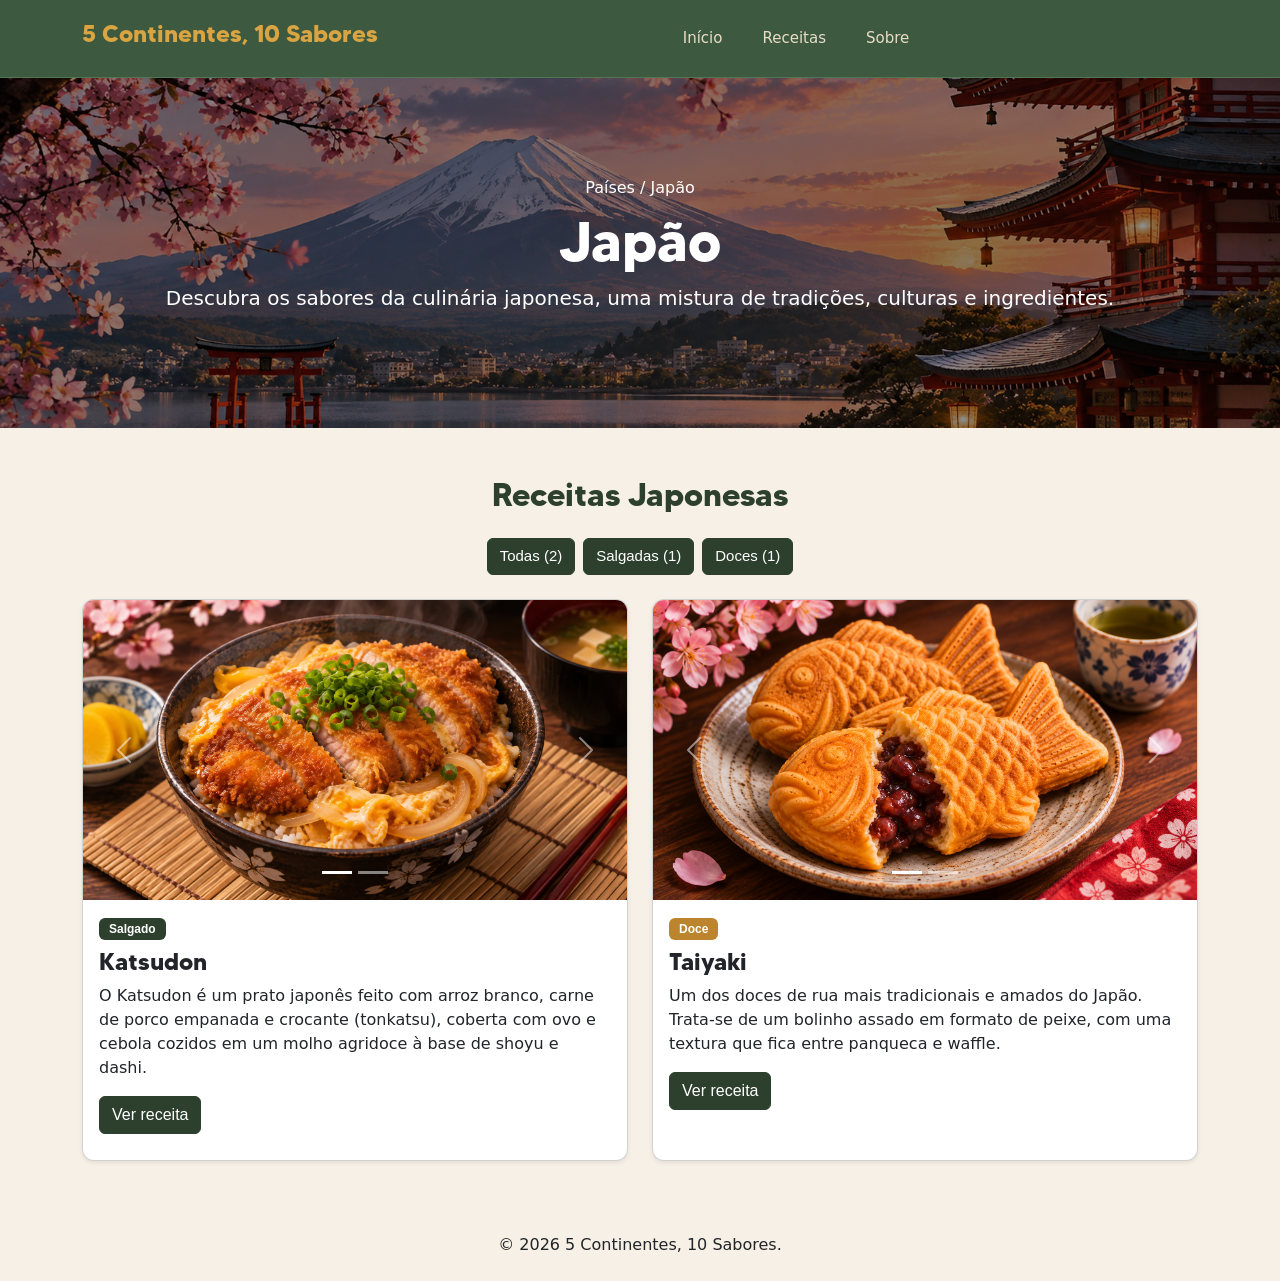
==== commit a07f2be1: "Atualização dos arquivos do projeto" ====
--- a/index2.html
+++ b/index2.html
@@ -11,7 +11,7 @@
     <link href="https://cdn.jsdelivr.net/npm/bootstrap@5.3.3/dist/css/bootstrap.min.css" rel="stylesheet">
 
     <!-- CSS do projeto -->
-    <link rel="stylesheet" href="style2.css">
+    <link rel="stylesheet" href="style.css">
 </head>
 
 <body>
@@ -62,7 +62,7 @@
     <main id="inicio">
 
         <!-- APRESENTAÇÃO DO JAPÃO -->
-        <section id="paises" class="secao-brasil py-5">
+        <section id="paises" class="secao-banner banner-japao py-5">
             <div class="container text-center">
 
                 <p class="mb-2">Países / Japão</p>
@@ -100,7 +100,7 @@
                     </button>
                 </div>
 
-                <div class="row g-4">
+                <div class="row g-4 align-items-start">
 
                     <!-- KATSUDON -->
                     <div class="col-12 col-md-6 receita-card" data-tipo="salgado">
--- a/style.css
+++ b/style.css
@@ -0,0 +1,301 @@
+@font-face {
+    font-family: 'Tommy';
+    src: url('./MADE TOMMY Bold_PERSONAL USE.otf') format('opentype');
+    font-weight: 700;
+    font-style: normal;
+}
+
+@import url('https://fonts.googleapis.com/css2?family=Outfit:wght@300;400;500;600;700;800&display=swap');
+
+:root {
+    --fundo: #f7f0e6;
+    --cartao: #fbf7f0;
+    --texto: #25221e;
+    --texto-secundario: #655d53;
+    --verde: #304b32;
+    --vermelho: #a53d2c;
+    --dourado: #bc852d;
+    --marrom: #784426;
+    --verde-escuro: #2d402e;
+}
+
+/*Navbar*/
+.menu-principal {
+    background-color: #3D5A40;
+    border-bottom: 1px solid #527653;
+    padding: 15px 0;
+}
+
+.marca {
+    font-family: 'Playfair Display', serif;
+    font-size: 24px;
+    font-weight: 700;
+    color: #D9A441;
+}
+
+.marca:hover {
+    color: #F0C878;
+}
+
+.nav-link {
+    color: #E8DCC5;
+    font-size: 15px;
+}
+
+.nav-link:hover {
+    color: #D9A441;
+}
+
+.nav-link.active {
+    font-weight: 700;
+    border-bottom: 2px solid var(--verde);
+}
+
+.icones-menu a {
+    color: #28231e;
+    font-size: 20px;
+    text-decoration: none;
+}
+
+.icones-menu a:hover {
+    color: var(--verde);
+}
+
+/* Mantém os cards independentes */
+.receita-card {
+    align-self: flex-start;
+}
+
+/* Alinha os cards quando estão fechados */
+.receita-card .card-body {
+    min-height: 260px;
+}
+
+/* Remove a altura mínima ao abrir uma receita */
+.receita-card .card:has(.collapse.show) .card-body,
+.receita-card .card:has(.collapsing) .card-body {
+    min-height: 0;
+}
+
+.secao-banner {
+    background-size: cover;
+    background-position: center;
+    background-repeat: no-repeat;
+
+    min-height: 350px;
+    display: flex;
+    align-items: center;
+    justify-content: center;
+
+    color: white;
+}
+
+.banner-brasil {
+    background-image:
+        linear-gradient(rgba(0, 0, 0, 0.45), rgba(0, 0, 0, 0.45)),
+        url("img/banner/Panorama\ Dourado\ do\ Rio\ de\ Janeiro.png");
+}
+
+.banner-italia {
+    background-image:
+        linear-gradient(rgba(0, 0, 0, 0.45), rgba(0, 0, 0, 0.45)),
+        url("img/banner/Vila\ Costeira\ Italiana\ ao\ Pôr\ do\ Sol.png");
+}
+
+.banner-japao {
+    background-image:
+        linear-gradient(rgba(0, 0, 0, 0.45), rgba(0, 0, 0, 0.45)),
+        url("img/banner/Pôr\ do\ Sol\ no\ Monte\ Fuji.png");
+}
+
+.banner-marrocos {
+    background-image:
+        linear-gradient(rgba(0, 0, 0, 0.45), rgba(0, 0, 0, 0.45)),
+        url("img/banner/Pôr\ do\ Sol\ sobre\ Kasbah\ Marroquina.png");
+}
+
+.banner-australia {
+    background-image:
+        linear-gradient(rgba(0, 0, 0, 0.45), rgba(0, 0, 0, 0.45)),
+        url("img/banner/Pôr\ do\ Sol\ sobre\ Uluru\ com\ Canguru.png");
+}
+
+body {
+    background-color: #f7f0e6;
+}
+
+.titulo-receitas {
+    color: #2d402e;
+    font-family: 'Tommy';
+}
+
+.filtro {
+    background-color: var(--verde-escuro);
+    color: #ffffff;
+    border: 1px solid var(--verde-escuro);
+    font-family: 'Outfit', sans-serif;
+    font-weight: 500;
+    font-size: 15px;
+}
+
+.filtro:hover {
+    background-color: #244B38;
+    color: white;
+    border-color: #244B38;
+}
+
+/* Imagens dos carrosséis */
+.receita-card .carousel-item img {
+    width: 100%;
+    height: 300px;
+    object-fit: cover;
+}
+
+/* Arredondamento dos cards */
+.receita-card .card {
+    border-radius: 12px;
+    overflow: hidden;
+}
+
+/* Efeito ao passar o mouse */
+.receita-card .card {
+    transition: transform 0.3s ease,
+        box-shadow 0.3s ease;
+}
+
+.receita-card .card:hover {
+    transform: translateY(-5px);
+    box-shadow: 0 8px 20px rgba(0, 0, 0, 0.12);
+    
+}
+
+.btn-receita {
+    background-color: var(--verde-escuro);
+    color: #FFFFFF;
+    border: 1px solid var(--verde-escuro);
+
+    font-family: 'Outfit', sans-serif;
+    font-weight: 500;
+
+    transition: all 0.3s ease;
+}
+
+.btn-receita:hover {
+    background-color: transparent;
+    color: #888888;
+    border-color: transparent;
+}
+
+.badge-tipo {
+    background-color: var(--verde-escuro);
+    color: #FFFFFF;
+
+    font-family: 'Outfit', sans-serif;
+    font-weight: 600;
+    font-size: 12px;
+
+    padding: 5px 10px;
+    border-radius: 6px;
+}
+
+.btn-receita-doce {
+    background-color: var(--verde-escuro);
+    color: #FFFFFF;
+    border: 1px solid var(--verde-escuro);
+
+    font-family: 'Outfit', sans-serif;
+    font-weight: 500;
+
+    transition: all 0.3s ease;
+}
+
+
+.btn-receita-doce:hover {
+    background-color: transparent;
+    color: #888888;
+    border-color: transparent;
+}
+
+.badge-tipo-doce {
+    background-color: var(--dourado);
+    color: #FFFFFF;
+
+    font-family: 'Outfit', sans-serif;
+    font-weight: 600;
+    font-size: 12px;
+
+    padding: 5px 10px;
+    border-radius: 6px;
+}
+
+/* Ajuste para celulares */
+@media (max-width: 767px) {
+    .receita-card .carousel-item img {
+        height: 230px;
+    }
+}
+
+/* Ingredientes */
+.ingredientes {
+    display: flex;
+    flex-direction: column;
+    gap: 12px;
+}
+
+.ingredientes .form-check-input {
+    cursor: pointer;
+    border-color: #9a9a9a;
+}
+
+.ingredientes .form-check-input:checked {
+    background-color: #285943;
+    border-color: #285943;
+}
+
+.ingredientes .form-check-input:checked+.form-check-label {
+    text-decoration: line-through;
+    color: #888;
+}
+
+/* Modo de preparo */
+.modo-preparo {
+    padding-left: 25px;
+}
+
+.modo-preparo li {
+    padding-left: 5px;
+    margin-bottom: 15px;
+    line-height: 1.7;
+}
+
+/* Títulos dos detalhes */
+.receita-card h4 {
+    font-size: 1.2rem;
+    font-weight: 700;
+    color: #285943;
+}
+
+/* Centralizar Início e Receitas na barra superior */
+@media (min-width: 992px) {
+
+    .menu-centralizado {
+        position: relative;
+        display: flex;
+        align-items: center;
+    }
+
+    .menu-centralizado .navbar-collapse {
+        position: absolute;
+        left: 50%;
+        transform: translateX(-50%);
+        width: auto;
+        flex-grow: 0;
+    }
+
+    .menu-centralizado .navbar-nav {
+        display: flex;
+        flex-direction: row;
+        gap: 25px;
+    }
+
+}
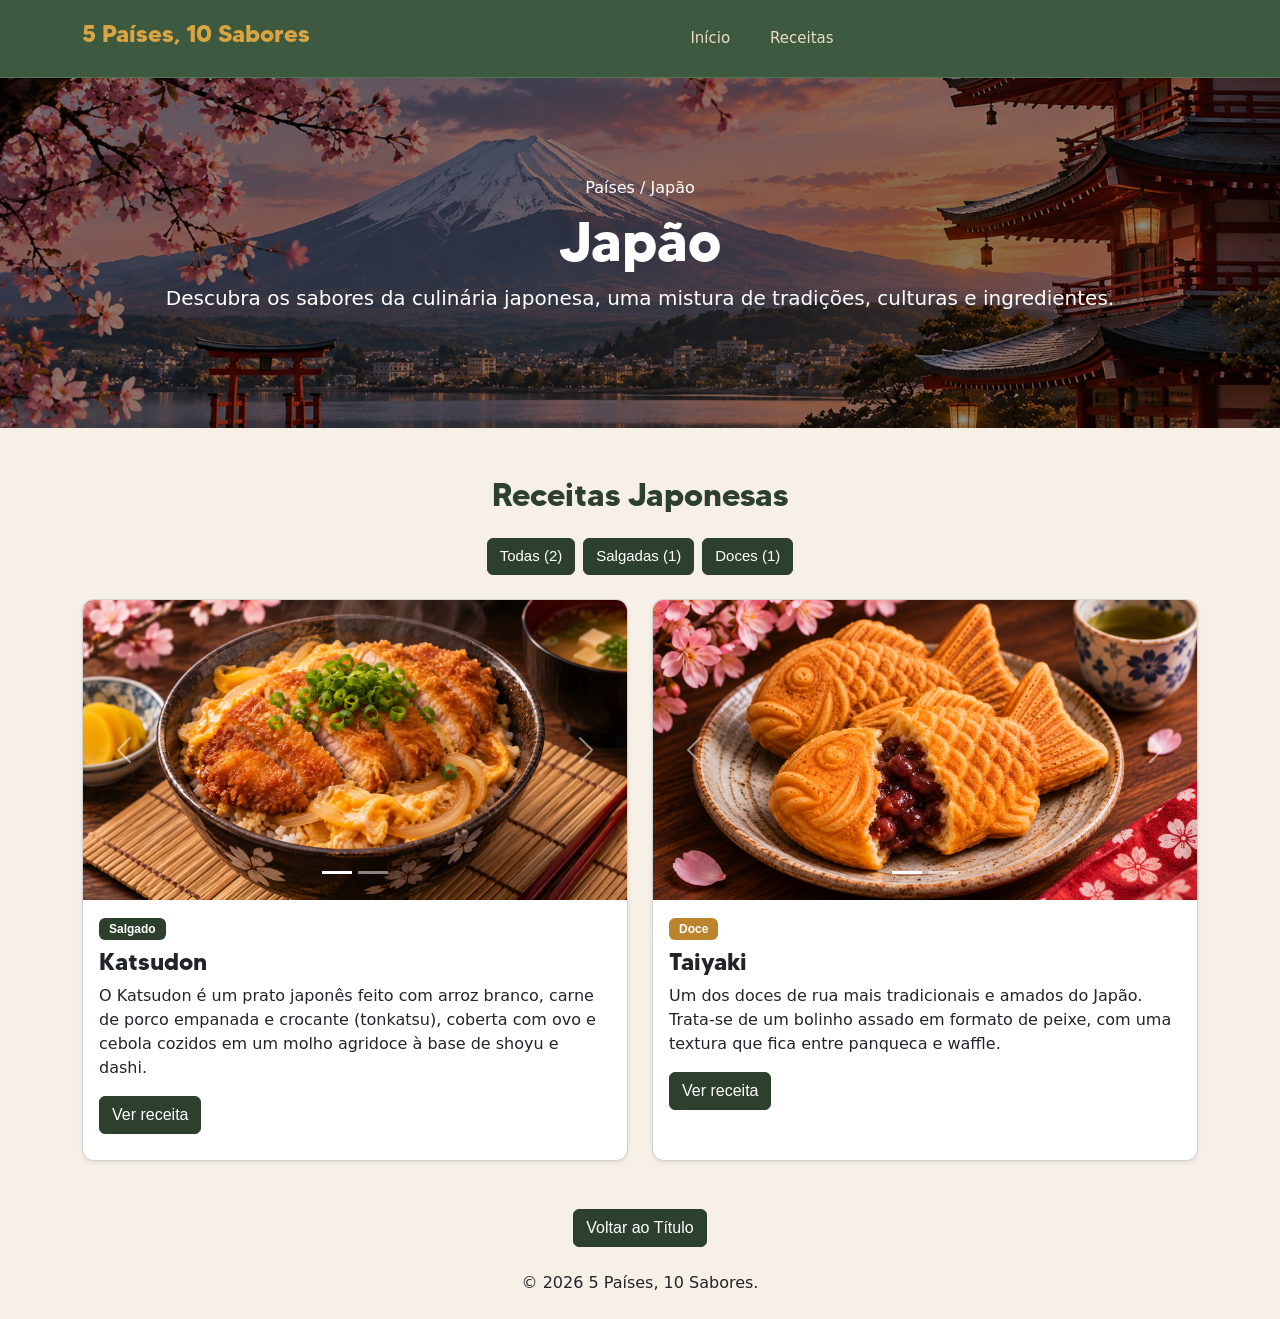
==== commit 4c414827: "Atualizações finais" ====
--- a/index2.html
+++ b/index2.html
@@ -5,7 +5,7 @@
     <meta charset="UTF-8">
     <meta name="viewport" content="width=device-width, initial-scale=1.0">
 
-    <title>5 Continentes, 10 Sabores</title>
+    <title>5 Países, 10 Sabores</title>
 
     <!-- Bootstrap 5 -->
     <link href="https://cdn.jsdelivr.net/npm/bootstrap@5.3.3/dist/css/bootstrap.min.css" rel="stylesheet">
@@ -24,7 +24,7 @@
 
                 <!-- LOGO -->
                 <a class="navbar-brand marca" href="index.html">
-                    <h4 class="marca-titulo" style="font-family: 'Tommy';">5 Continentes, 10 Sabores</h4>
+                    <h4 class="marca-titulo" style="font-family: 'Tommy';">5 Países, 10 Sabores</h4>
                 </a>
 
                 <!-- MENU MOBILE -->
@@ -48,11 +48,7 @@
                                 Receitas
                             </a>
                         </li>
-                        <li class="nav-item">
-                            <a class="nav-link" href="#sobre">
-                                Sobre
-                            </a>
-                        </li>
+                        
                     </ul>
                 </div>
             </div>
@@ -527,9 +523,17 @@
 
     </main>
 
+    <!--BOTÃO VOLTAR AO JAPÃO-->
+    <button
+        type="button"
+        class="btn btn-receita d-block mx-auto"
+        onclick="document.getElementById('paises').scrollIntoView({ behavior: 'smooth'});">
+        Voltar ao Título
+    </button>
+    
     <footer class="text-center py-4">
         <p class="mb-0">
-            &copy; 2026 5 Continentes, 10 Sabores.
+            &copy; 2026 5 Países, 10 Sabores.
         </p>
     </footer>
 
